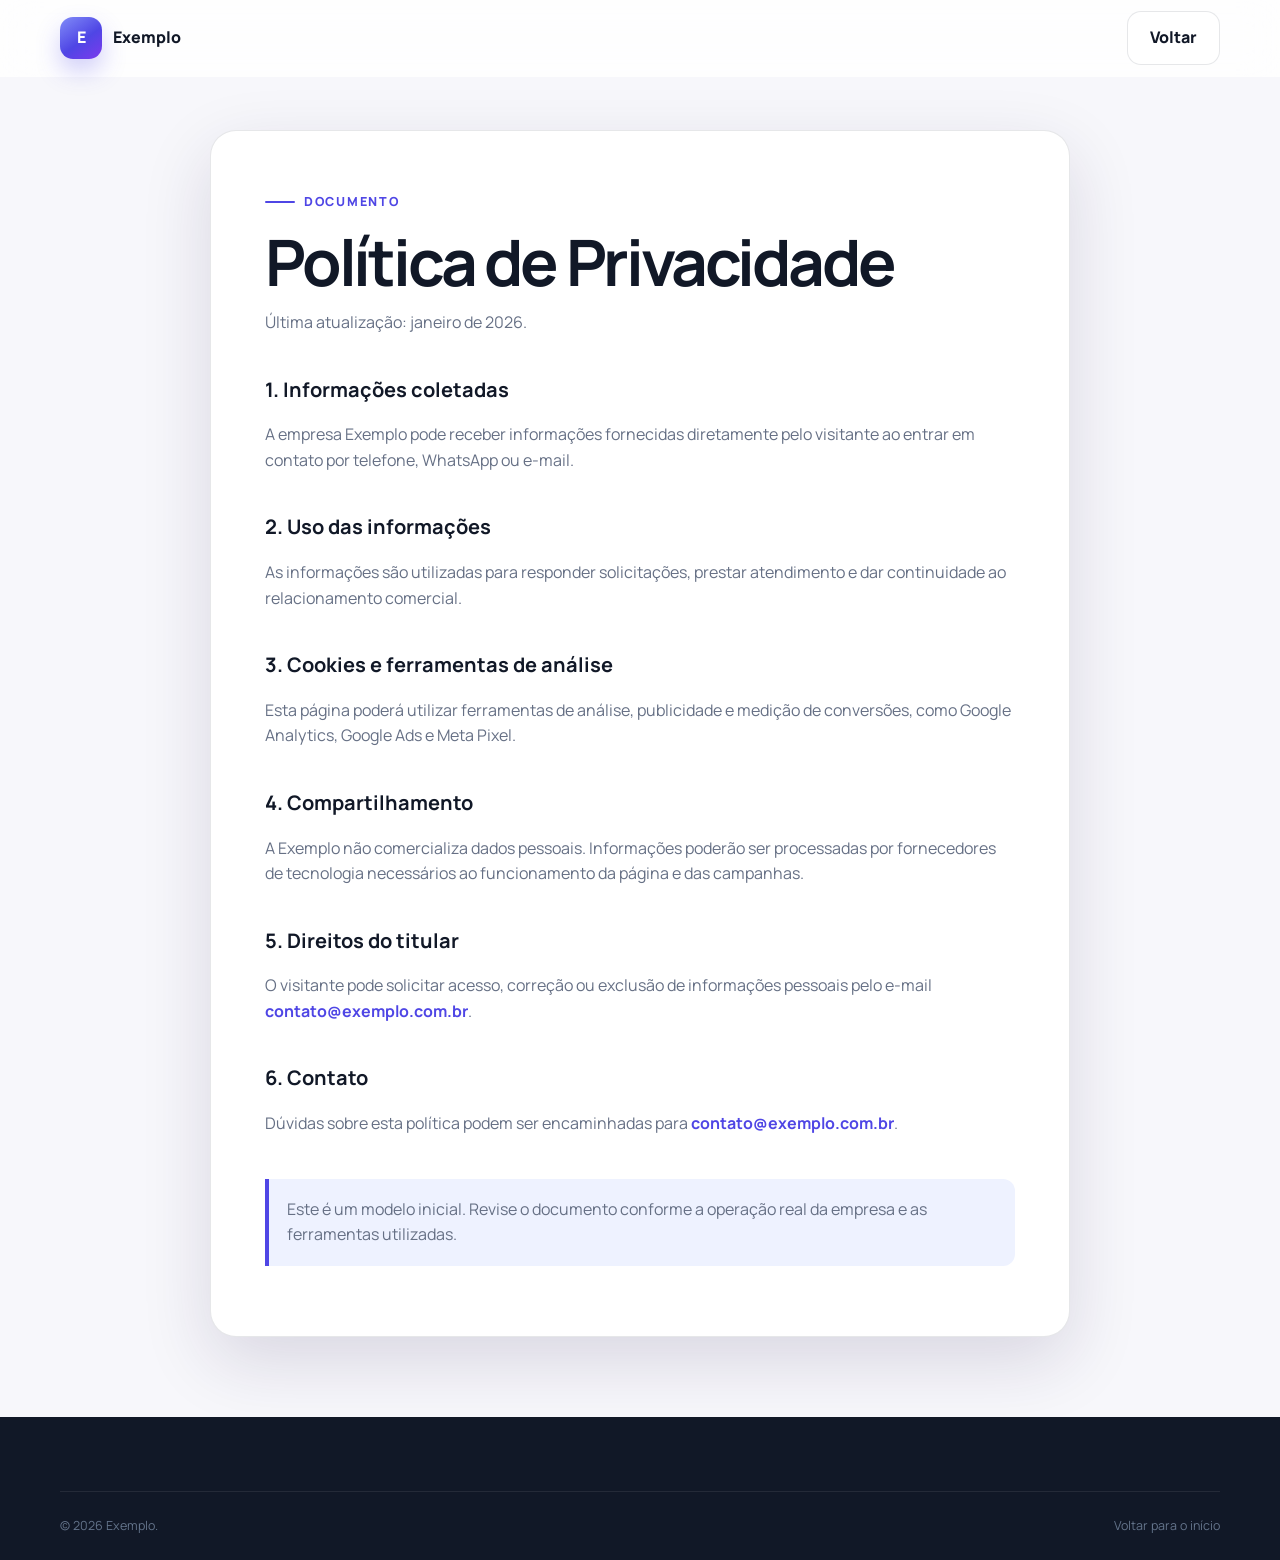
==== politica-de-privacidade.html @ 73a56c95 "primeira at" ====
<!DOCTYPE html>
<html lang="pt-BR">
<head>
  <meta charset="UTF-8">
  <meta name="viewport" content="width=device-width, initial-scale=1.0">
  <title>Política de Privacidade | Exemplo</title>
  <meta name="description" content="Política de Privacidade da empresa Exemplo.">
  <link rel="icon" href="assets/img/favicon.svg" type="image/svg+xml">
  <link rel="stylesheet" href="assets/css/style.css">
</head>
<body class="privacy-page">
  <header class="site-header">
    <div class="container header-inner">
      <a class="brand" href="index.html">
        <span class="brand-mark">E</span>
        <span>Exemplo</span>
      </a>
      <a class="button secondary" href="index.html">Voltar</a>
    </div>
  </header>

  <main class="privacy-main">
    <article class="container privacy-content">
      <span class="eyebrow">Documento</span>
      <h1>Política de Privacidade</h1>
      <p>Última atualização: janeiro de 2026.</p>

      <h2>1. Informações coletadas</h2>
      <p>
        A empresa Exemplo pode receber informações fornecidas diretamente
        pelo visitante ao entrar em contato por telefone, WhatsApp ou e-mail.
      </p>

      <h2>2. Uso das informações</h2>
      <p>
        As informações são utilizadas para responder solicitações,
        prestar atendimento e dar continuidade ao relacionamento comercial.
      </p>

      <h2>3. Cookies e ferramentas de análise</h2>
      <p>
        Esta página poderá utilizar ferramentas de análise, publicidade e
        medição de conversões, como Google Analytics, Google Ads e Meta Pixel.
      </p>

      <h2>4. Compartilhamento</h2>
      <p>
        A Exemplo não comercializa dados pessoais. Informações poderão ser
        processadas por fornecedores de tecnologia necessários ao funcionamento
        da página e das campanhas.
      </p>

      <h2>5. Direitos do titular</h2>
      <p>
        O visitante pode solicitar acesso, correção ou exclusão de informações
        pessoais pelo e-mail
        <a href="mailto:contato@exemplo.com.br">contato@exemplo.com.br</a>.
      </p>

      <h2>6. Contato</h2>
      <p>
        Dúvidas sobre esta política podem ser encaminhadas para
        <a href="mailto:contato@exemplo.com.br">contato@exemplo.com.br</a>.
      </p>

      <p class="privacy-note">
        Este é um modelo inicial. Revise o documento conforme a operação real
        da empresa e as ferramentas utilizadas.
      </p>
    </article>
  </main>

  <footer class="site-footer">
    <div class="container footer-bottom">
      <span>© <span id="current-year"></span> Exemplo.</span>
      <a href="index.html">Voltar para o início</a>
    </div>
  </footer>

  <script src="assets/js/main.js" defer></script>
</body>
</html>
---- assets/css/style.css ----
@import url("https://fonts.googleapis.com/css2?family=Manrope:wght@400;500;600;700;800&display=swap");

:root{
  --primary:#4f46e5;
  --primary-dark:#3730a3;
  --accent:#7c3aed;
  --green:#16a34a;
  --text:#111827;
  --muted:#667085;
  --surface:#ffffff;
  --soft:#f7f7fb;
  --line:rgba(17,24,39,.1);
  --shadow:0 24px 70px rgba(32,24,74,.14);
  --container:1160px;
}

*{box-sizing:border-box}
html{scroll-behavior:smooth}
body{
  margin:0;
  min-width:320px;
  color:var(--text);
  background:var(--surface);
  font-family:"Manrope",Arial,sans-serif;
  line-height:1.6;
  -webkit-font-smoothing:antialiased;
}
a{color:inherit;text-decoration:none}
svg{display:block;fill:currentColor}
.container{width:min(calc(100% - 40px),var(--container));margin-inline:auto}

.skip-link{
  position:fixed;top:12px;left:12px;z-index:999;
  padding:10px 14px;border-radius:10px;color:#fff;background:#111827;
  transform:translateY(-160%);transition:transform .2s ease
}
.skip-link:focus{transform:translateY(0)}

.site-header{
  position:fixed;inset:0 0 auto;z-index:100;
  background:rgba(255,255,255,.8);
  border-bottom:1px solid transparent;
  backdrop-filter:blur(18px);
  transition:.25s ease
}
.site-header.is-scrolled{
  background:rgba(255,255,255,.95);
  border-color:var(--line);
  box-shadow:0 10px 40px rgba(17,24,39,.08)
}
.header-inner{
  min-height:76px;display:flex;align-items:center;
  justify-content:space-between;gap:20px
}
.brand{display:inline-flex;align-items:center;gap:11px;font-weight:800}
.brand-mark{
  width:42px;height:42px;display:grid;place-items:center;color:#fff;
  border-radius:13px;background:linear-gradient(145deg,#818cf8,var(--primary) 55%,var(--accent));
  box-shadow:0 12px 24px rgba(79,70,229,.26)
}
.header-phone{
  display:inline-flex;align-items:center;gap:9px;padding:10px 14px;
  border-radius:999px;font-size:.93rem;font-weight:700;transition:.2s ease
}
.header-phone:hover{color:var(--primary);background:#eef2ff;transform:translateY(-1px)}
.header-phone svg{width:18px;height:18px}

.hero{
  position:relative;min-height:100svh;display:grid;align-items:center;overflow:hidden;
  padding:136px 0 90px;
  background:
    radial-gradient(circle at 86% 20%,rgba(124,58,237,.15),transparent 30%),
    radial-gradient(circle at 5% 68%,rgba(79,70,229,.11),transparent 34%),
    linear-gradient(180deg,#fbfbff 0%,#fff 78%)
}
.hero::before{
  content:"";position:absolute;inset:0;opacity:.48;
  background-image:
    linear-gradient(rgba(79,70,229,.035) 1px,transparent 1px),
    linear-gradient(90deg,rgba(79,70,229,.035) 1px,transparent 1px);
  background-size:48px 48px;
  mask-image:linear-gradient(to bottom,#000,transparent 88%)
}
.glow{
  position:absolute;border-radius:50%;filter:blur(6px);
  animation:drift 9s ease-in-out infinite alternate
}
.glow-one{width:310px;height:310px;top:10%;right:-110px;background:rgba(129,140,248,.18)}
.glow-two{width:180px;height:180px;bottom:2%;left:-60px;background:rgba(124,58,237,.14);animation-delay:-3s}

.hero-grid{
  position:relative;z-index:1;display:grid;
  grid-template-columns:minmax(0,1.2fr) minmax(330px,.8fr);
  align-items:center;gap:clamp(50px,8vw,110px)
}
.hero-copy{max-width:700px}
.eyebrow{
  display:inline-flex;align-items:center;gap:9px;margin-bottom:18px;
  color:var(--primary);font-size:.78rem;font-weight:800;
  letter-spacing:.14em;text-transform:uppercase
}
.eyebrow::before{
  content:"";width:30px;height:2px;border-radius:99px;background:currentColor
}
.hero h1{
  max-width:780px;margin:0;font-size:clamp(2.8rem,6.4vw,5.5rem);
  line-height:.98;letter-spacing:-.065em
}
.hero h1 span{display:block;margin-top:12px;color:var(--primary)}
.hero-text{
  max-width:650px;margin:28px 0 0;color:var(--muted);
  font-size:clamp(1rem,1.6vw,1.16rem)
}
.hero-actions{display:flex;flex-wrap:wrap;gap:13px;margin-top:34px}
.button{
  min-height:54px;display:inline-flex;align-items:center;justify-content:center;gap:10px;
  padding:13px 22px;border:1px solid transparent;border-radius:14px;
  font:inherit;font-weight:800;cursor:pointer;
  transition:transform .22s ease,box-shadow .22s ease,background .22s ease,border-color .22s ease
}
.button:hover{transform:translateY(-3px)}
.button svg{width:20px;height:20px}
.button.primary{
  color:#fff;background:linear-gradient(135deg,var(--green),#22c55e);
  box-shadow:0 16px 32px rgba(22,163,74,.25)
}
.button.secondary{background:rgba(255,255,255,.9);border-color:var(--line)}
.button.secondary:hover{color:var(--primary);box-shadow:0 14px 28px rgba(17,24,39,.08)}
.button.light{color:var(--primary-dark);background:#fff;box-shadow:0 18px 40px rgba(28,20,66,.2)}

.hero-benefits{display:flex;flex-wrap:wrap;gap:22px;margin-top:26px;color:#475467;font-size:.9rem;font-weight:700}

.hero-card{
  position:relative;padding:34px;border:1px solid rgba(79,70,229,.12);
  border-radius:30px;background:linear-gradient(145deg,rgba(255,255,255,.97),rgba(247,247,255,.95));
  box-shadow:var(--shadow);animation:cardFloat 5s ease-in-out infinite
}
.hero-card::before{
  content:"";position:absolute;inset:-1px;z-index:-1;border-radius:inherit;
  background:linear-gradient(135deg,rgba(129,140,248,.45),transparent 55%);
  filter:blur(16px);opacity:.45
}
.mini-tag{
  display:inline-flex;margin-bottom:28px;padding:7px 11px;color:var(--primary);
  border-radius:999px;background:#eef2ff;font-size:.72rem;font-weight:800;
  letter-spacing:.08em;text-transform:uppercase
}
.card-row{display:flex;align-items:center;gap:15px}
.card-icon{
  width:52px;height:52px;display:grid;place-items:center;flex:0 0 auto;
  color:#fff;border-radius:17px;background:linear-gradient(135deg,var(--primary),var(--accent));
  box-shadow:0 14px 28px rgba(79,70,229,.24)
}
.card-icon svg{width:24px}
.card-row small{display:block;color:var(--muted);font-size:.78rem}
.card-row strong{display:block;margin-top:2px;font-size:1.05rem}
.card-row p{margin:2px 0 0;color:var(--muted);font-size:.88rem}
.hero-card hr{height:1px;margin:26px 0;border:0;background:var(--line)}
.status-dot{
  width:13px;height:13px;flex:0 0 auto;border-radius:50%;background:#22c55e;
  animation:statusPulse 2s infinite
}
.email-link{
  display:inline-flex;margin-top:28px;color:var(--primary);
  font-size:.9rem;font-weight:800
}

.section{padding:110px 0}
.about-grid{
  display:grid;grid-template-columns:minmax(0,.8fr) minmax(0,1.2fr);
  gap:clamp(50px,8vw,120px)
}
.section-title h2{
  max-width:680px;margin:0;font-size:clamp(2rem,4vw,3.35rem);
  line-height:1.08;letter-spacing:-.045em
}
.section-title p{max-width:640px;margin:20px 0 0;color:var(--muted)}
.section-title.centered{display:grid;justify-items:center;text-align:center}
.about-copy>p{margin:0 0 20px;color:var(--muted);font-size:1.05rem}
.about-items{display:grid;gap:16px;margin-top:34px}
.about-items article{
  display:grid;grid-template-columns:50px 1fr;gap:16px;padding:22px;
  border:1px solid var(--line);border-radius:18px;
  transition:transform .22s ease,border-color .22s ease,box-shadow .22s ease
}
.about-items article:hover{
  border-color:rgba(79,70,229,.23);box-shadow:0 16px 35px rgba(17,24,39,.07);
  transform:translateY(-4px)
}
.about-items article>span{color:var(--primary);font-size:.76rem;font-weight:800;letter-spacing:.12em}
.about-items h3{margin:0 0 6px;font-size:1rem}
.about-items p{margin:0;color:var(--muted);font-size:.9rem}

.contact-section{
  background:
    radial-gradient(circle at 15% 15%,rgba(124,58,237,.07),transparent 30%),
    var(--soft)
}
.contact-grid{
  display:grid;grid-template-columns:repeat(4,minmax(0,1fr));
  gap:18px;margin-top:52px
}
.contact-card{
  position:relative;min-height:250px;display:flex;flex-direction:column;
  align-items:flex-start;padding:28px;overflow:hidden;border:1px solid var(--line);
  border-radius:22px;background:rgba(255,255,255,.9);
  transition:transform .24s ease,border-color .24s ease,box-shadow .24s ease
}
.contact-card::after{
  content:"";position:absolute;right:-45px;bottom:-55px;width:130px;height:130px;
  border-radius:50%;background:rgba(79,70,229,.05);transition:transform .25s ease
}
.contact-card:hover{
  z-index:2;border-color:rgba(79,70,229,.22);
  box-shadow:0 22px 46px rgba(17,24,39,.1);transform:translateY(-8px)
}
.contact-card:hover::after{transform:scale(1.35)}
.contact-card.featured{
  color:#fff;border-color:transparent;
  background:linear-gradient(145deg,var(--primary),var(--accent));
  box-shadow:0 22px 48px rgba(79,70,229,.24)
}
.fast-tag{
  position:absolute;top:16px;right:16px;padding:5px 9px;color:#166534;
  border-radius:999px;background:#dcfce7;font-size:.65rem;text-transform:uppercase
}
.contact-icon{
  width:48px;height:48px;display:grid;place-items:center;margin-bottom:28px;
  color:var(--primary);border-radius:15px;background:#eef2ff;font-size:1.3rem
}
.featured .contact-icon{color:#fff;background:rgba(255,255,255,.15)}
.contact-card small{
  color:var(--muted);font-size:.75rem;font-weight:800;
  letter-spacing:.08em;text-transform:uppercase
}
.featured small{color:rgba(255,255,255,.75)}
.contact-card strong{margin-top:8px;line-height:1.35;overflow-wrap:anywhere}
.contact-card>span:last-child{
  margin-top:auto;padding-top:24px;color:var(--primary);
  font-size:.82rem;font-weight:800
}
.featured>span:last-child{color:#fff}

.final-section{padding-top:80px}
.cta{
  position:relative;display:flex;align-items:center;justify-content:space-between;
  gap:40px;overflow:hidden;padding:56px;color:#fff;border-radius:30px;
  background:
    radial-gradient(circle at 90% 5%,rgba(255,255,255,.18),transparent 28%),
    linear-gradient(135deg,#312e81,var(--primary) 50%,var(--accent));
  box-shadow:0 26px 70px rgba(49,46,129,.24)
}
.cta::before,.cta::after{
  content:"";position:absolute;border:1px solid rgba(255,255,255,.13);border-radius:50%
}
.cta::before{width:240px;height:240px;right:-80px;top:-120px}
.cta::after{width:160px;height:160px;right:90px;bottom:-110px}
.cta>*{position:relative;z-index:1}
.cta .eyebrow{color:rgba(255,255,255,.72)}
.cta h2{
  max-width:680px;margin:0;font-size:clamp(2rem,4vw,3.2rem);
  line-height:1.06;letter-spacing:-.045em
}
.cta p{margin:18px 0 0;color:rgba(255,255,255,.75)}

.site-footer{padding:74px 0 24px;color:#cbd5e1;background:#111827}
.footer-grid{display:grid;grid-template-columns:1.4fr 1fr 1fr;gap:50px;padding-bottom:50px}
.footer-brand{color:#fff}
.footer-grid p{max-width:390px;margin:18px 0 0;color:#94a3b8}
.footer-grid>div:not(:first-child){display:flex;flex-direction:column;align-items:flex-start;gap:10px}
.footer-grid strong{margin-bottom:8px;color:#fff}
.footer-grid a{color:#94a3b8}
.footer-grid a:hover{color:#fff}
.footer-bottom{
  display:flex;justify-content:space-between;gap:20px;padding-top:24px;
  color:#64748b;border-top:1px solid rgba(255,255,255,.08);font-size:.78rem
}

.floating-whatsapp{
  position:fixed;z-index:90;right:24px;bottom:24px;min-height:52px;
  display:inline-flex;align-items:center;gap:9px;padding:12px 17px;color:#fff;
  border-radius:999px;background:var(--green);
  box-shadow:0 16px 36px rgba(22,163,74,.35);font-weight:800;
  animation:whatsappPulse 2.8s ease-in-out infinite
}
.floating-whatsapp svg{width:24px;height:24px}
.mobile-bar{display:none}

.fade-up{opacity:0;animation:fadeUp .8s ease forwards}
.delay-1{animation-delay:.12s}
.delay-2{animation-delay:.24s}
.delay-3{animation-delay:.36s}
.delay-4{animation-delay:.48s}
.reveal{opacity:0;transform:translateY(30px);transition:opacity .75s ease,transform .75s ease}
.reveal.is-visible{opacity:1;transform:translateY(0)}

.privacy-page{background:var(--soft)}
.privacy-main{padding:130px 0 80px}
.privacy-content{
  max-width:860px;padding:54px;border:1px solid var(--line);
  border-radius:26px;background:#fff;box-shadow:var(--shadow)
}
.privacy-content h1{margin:0;font-size:clamp(2.2rem,5vw,4rem);line-height:1;letter-spacing:-.05em}
.privacy-content h2{margin-top:38px;font-size:1.25rem}
.privacy-content p{color:var(--muted)}
.privacy-content a{color:var(--primary);font-weight:700}
.privacy-note{
  margin-top:42px;padding:18px;border-left:4px solid var(--primary);
  border-radius:0 12px 12px 0;background:#eef2ff
}

@keyframes fadeUp{
  from{opacity:0;transform:translateY(26px)}
  to{opacity:1;transform:translateY(0)}
}
@keyframes drift{
  from{transform:translate3d(0,-8px,0) scale(1)}
  to{transform:translate3d(-22px,20px,0) scale(1.08)}
}
@keyframes cardFloat{
  0%,100%{transform:rotate(1.5deg) translateY(0)}
  50%{transform:rotate(.5deg) translateY(-10px)}
}
@keyframes statusPulse{
  0%,100%{box-shadow:0 0 0 5px rgba(34,197,94,.11)}
  50%{box-shadow:0 0 0 9px rgba(34,197,94,.03)}
}
@keyframes whatsappPulse{
  0%,100%{box-shadow:0 16px 36px rgba(22,163,74,.34)}
  50%{box-shadow:0 16px 36px rgba(22,163,74,.34),0 0 0 10px rgba(22,163,74,.06)}
}

@media(max-width:980px){
  .hero-grid,.about-grid{grid-template-columns:1fr}
  .hero{min-height:auto;padding-top:125px}
  .hero-card{max-width:560px;animation:none}
  .contact-grid{grid-template-columns:repeat(2,minmax(0,1fr))}
  .cta{align-items:flex-start;flex-direction:column}
  .footer-grid{grid-template-columns:1fr 1fr}
  .footer-grid>:first-child{grid-column:1/-1}
}

@media(max-width:680px){
  .container{width:min(calc(100% - 28px),var(--container))}
  .site-header{position:absolute;background:transparent;backdrop-filter:none}
  .site-header.is-scrolled{background:transparent;border-color:transparent;box-shadow:none}
  .header-inner{min-height:70px}
  .header-phone span{display:none}
  .header-phone{width:42px;height:42px;justify-content:center;padding:0;color:var(--primary);background:#eef2ff}
  .hero{padding:106px 0 78px}
  .hero::before{background-size:34px 34px}
  .hero h1{font-size:clamp(2.55rem,14vw,4.2rem)}
  .hero-actions{align-items:stretch;flex-direction:column}
  .hero-actions .button{width:100%}
  .hero-card{padding:26px;border-radius:23px}
  .section{padding:78px 0}
  .section-title h2{font-size:clamp(2rem,10vw,2.8rem)}
  .contact-grid{grid-template-columns:1fr}
  .contact-card{min-height:220px}
  .cta{padding:34px 24px;border-radius:23px}
  .cta .button{width:100%}
  .footer-grid{grid-template-columns:1fr;gap:34px}
  .footer-grid>:first-child{grid-column:auto}
  .footer-bottom{flex-direction:column}
  .floating-whatsapp{display:none}
  .mobile-bar{
    position:fixed;z-index:100;inset:auto 0 0;display:grid;grid-template-columns:1fr 1fr;
    padding:9px;border-top:1px solid rgba(17,24,39,.1);
    background:rgba(255,255,255,.95);box-shadow:0 -12px 30px rgba(17,24,39,.1);
    backdrop-filter:blur(16px)
  }
  .mobile-bar a{
    min-height:48px;display:flex;align-items:center;justify-content:center;
    border-radius:12px;font-size:.84rem;font-weight:800
  }
  .mobile-bar a:last-child{color:#fff;background:var(--green)}
  .site-footer{padding-bottom:92px}
  .privacy-main{padding-top:100px}
  .privacy-content{padding:30px 22px}
}

@media(prefers-reduced-motion:reduce){
  html{scroll-behavior:auto}
  *,*::before,*::after{
    animation-duration:.01ms!important;
    animation-iteration-count:1!important;
    transition-duration:.01ms!important
  }
  .fade-up,.reveal{opacity:1;transform:none}
}
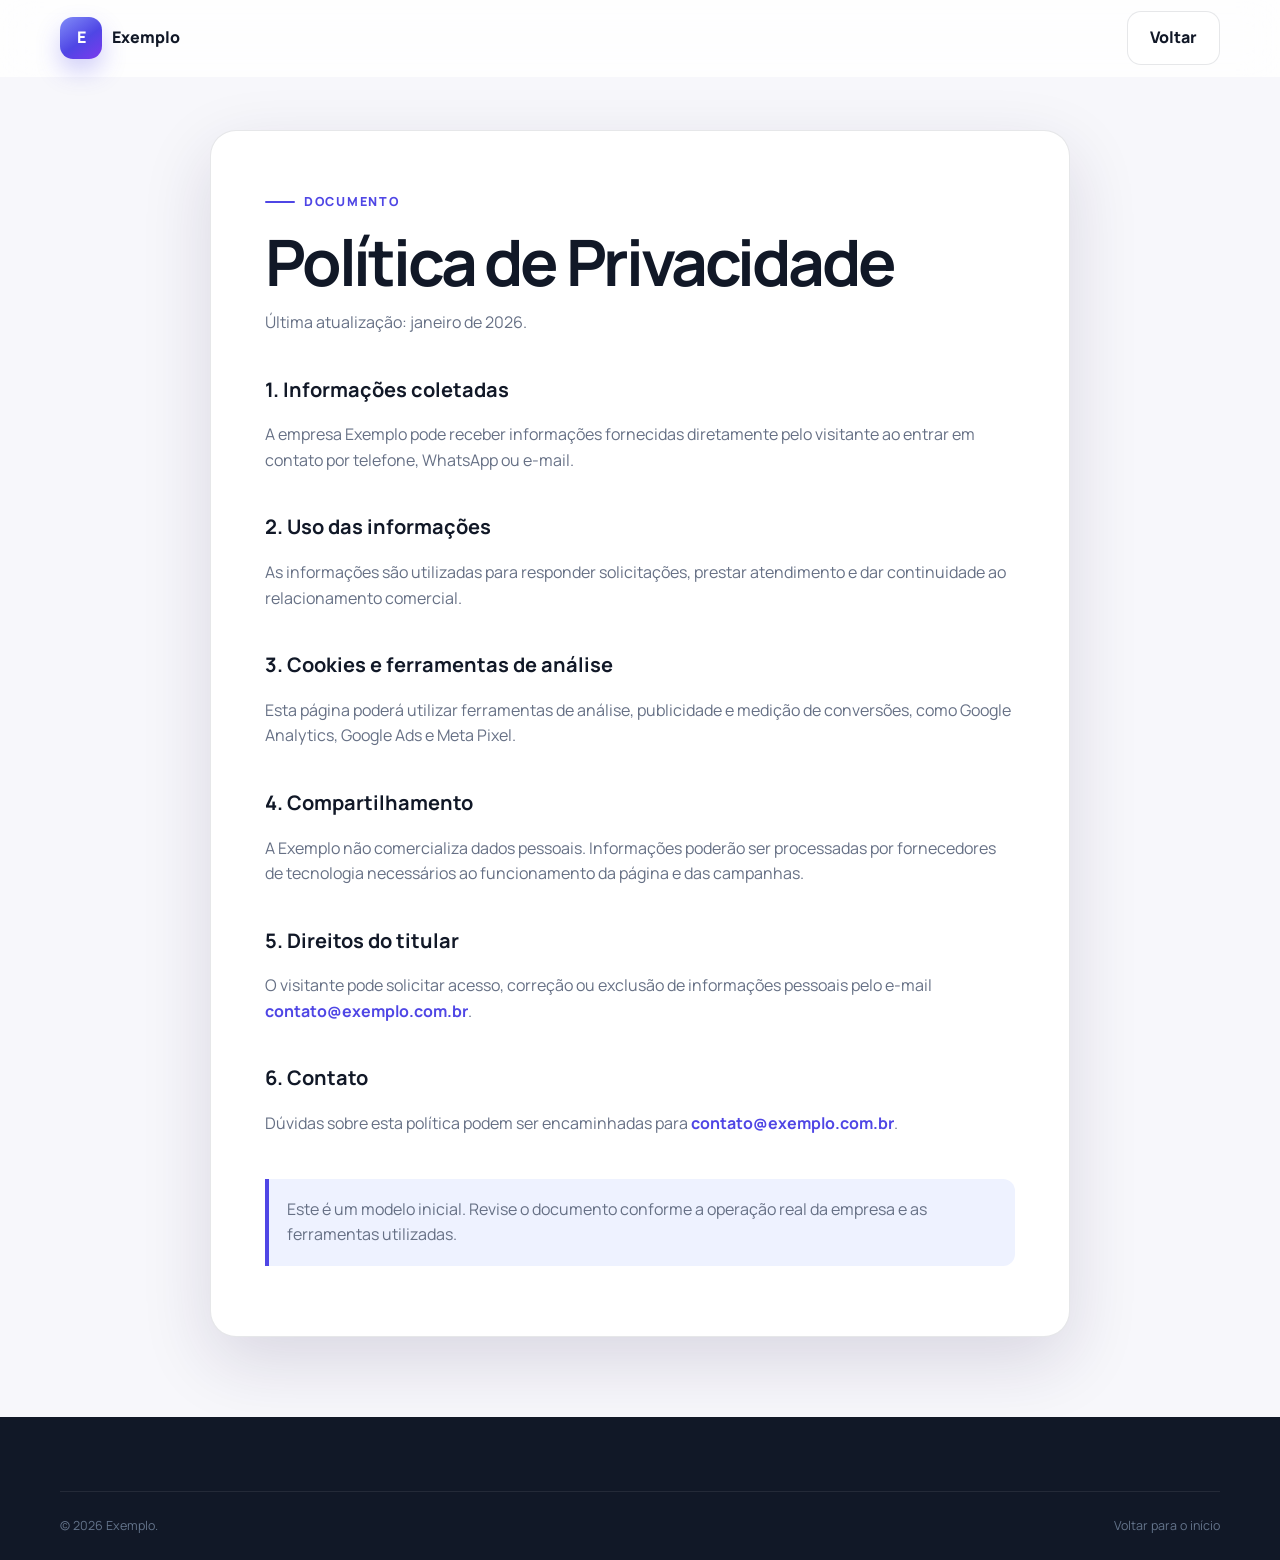
==== commit 6461cf25: "nova infor" ====
--- a/politica-de-privacidade.html
+++ b/politica-de-privacidade.html
@@ -8,20 +8,20 @@
   <link rel="icon" href="assets/img/favicon.svg" type="image/svg+xml">
   <link rel="stylesheet" href="assets/css/style.css">
 </head>
-<body class="privacy-page">
-  <header class="site-header">
-    <div class="container header-inner">
-      <a class="brand" href="index.html">
-        <span class="brand-mark">E</span>
+<body class="pagina-privacidade">
+  <header class="cabecalho">
+    <div class="limite cabecalho-interno">
+      <a class="marca" href="index.html">
+        <span class="marca-simbolo">E</span>
         <span>Exemplo</span>
       </a>
-      <a class="button secondary" href="index.html">Voltar</a>
+      <a class="botao botao-neutro" href="index.html">Voltar</a>
     </div>
   </header>
 
-  <main class="privacy-main">
-    <article class="container privacy-content">
-      <span class="eyebrow">Documento</span>
+  <main class="privacidade">
+    <article class="limite privacidade-conteudo">
+      <span class="rotulo-secao">Documento</span>
       <h1>Política de Privacidade</h1>
       <p>Última atualização: janeiro de 2026.</p>
 
@@ -63,16 +63,16 @@
         <a href="mailto:contato@exemplo.com.br">contato@exemplo.com.br</a>.
       </p>
 
-      <p class="privacy-note">
+      <p class="privacidade-aviso">
         Este é um modelo inicial. Revise o documento conforme a operação real
         da empresa e as ferramentas utilizadas.
       </p>
     </article>
   </main>
 
-  <footer class="site-footer">
-    <div class="container footer-bottom">
-      <span>© <span id="current-year"></span> Exemplo.</span>
+  <footer class="rodape">
+    <div class="limite rodape-base">
+      <span>© <span class="ano-atual"></span> Exemplo.</span>
       <a href="index.html">Voltar para o início</a>
     </div>
   </footer>
--- a/assets/css/style.css
+++ b/assets/css/style.css
@@ -1,390 +1,1363 @@
 @import url("https://fonts.googleapis.com/css2?family=Manrope:wght@400;500;600;700;800&display=swap");
 
-:root{
-  --primary:#4f46e5;
-  --primary-dark:#3730a3;
-  --accent:#7c3aed;
-  --green:#16a34a;
-  --text:#111827;
-  --muted:#667085;
-  --surface:#ffffff;
-  --soft:#f7f7fb;
-  --line:rgba(17,24,39,.1);
-  --shadow:0 24px 70px rgba(32,24,74,.14);
-  --container:1160px;
-}
-
-*{box-sizing:border-box}
-html{scroll-behavior:smooth}
-body{
-  margin:0;
-  min-width:320px;
-  color:var(--text);
-  background:var(--surface);
-  font-family:"Manrope",Arial,sans-serif;
-  line-height:1.6;
-  -webkit-font-smoothing:antialiased;
-}
-a{color:inherit;text-decoration:none}
-svg{display:block;fill:currentColor}
-.container{width:min(calc(100% - 40px),var(--container));margin-inline:auto}
-
-.skip-link{
-  position:fixed;top:12px;left:12px;z-index:999;
-  padding:10px 14px;border-radius:10px;color:#fff;background:#111827;
-  transform:translateY(-160%);transition:transform .2s ease
-}
-.skip-link:focus{transform:translateY(0)}
-
-.site-header{
-  position:fixed;inset:0 0 auto;z-index:100;
-  background:rgba(255,255,255,.8);
-  border-bottom:1px solid transparent;
-  backdrop-filter:blur(18px);
-  transition:.25s ease
-}
-.site-header.is-scrolled{
-  background:rgba(255,255,255,.95);
-  border-color:var(--line);
-  box-shadow:0 10px 40px rgba(17,24,39,.08)
-}
-.header-inner{
-  min-height:76px;display:flex;align-items:center;
-  justify-content:space-between;gap:20px
-}
-.brand{display:inline-flex;align-items:center;gap:11px;font-weight:800}
-.brand-mark{
-  width:42px;height:42px;display:grid;place-items:center;color:#fff;
-  border-radius:13px;background:linear-gradient(145deg,#818cf8,var(--primary) 55%,var(--accent));
-  box-shadow:0 12px 24px rgba(79,70,229,.26)
-}
-.header-phone{
-  display:inline-flex;align-items:center;gap:9px;padding:10px 14px;
-  border-radius:999px;font-size:.93rem;font-weight:700;transition:.2s ease
-}
-.header-phone:hover{color:var(--primary);background:#eef2ff;transform:translateY(-1px)}
-.header-phone svg{width:18px;height:18px}
-
-.hero{
-  position:relative;min-height:100svh;display:grid;align-items:center;overflow:hidden;
-  padding:136px 0 90px;
+/* =========================================================
+   1. VARIÁVEIS DO TEMA
+========================================================= */
+:root {
+  --cor-principal: #4f46e5;
+  --cor-principal-escura: #3730a3;
+  --cor-destaque: #7c3aed;
+  --cor-whatsapp: #16a34a;
+  --cor-whatsapp-clara: #22c55e;
+  --cor-texto: #111827;
+  --cor-texto-suave: #667085;
+  --cor-fundo: #ffffff;
+  --cor-fundo-suave: #f7f7fb;
+  --cor-borda: rgba(17, 24, 39, 0.1);
+  --sombra-card: 0 24px 70px rgba(32, 24, 74, 0.14);
+  --largura-conteudo: 1160px;
+}
+
+/* =========================================================
+   2. BASE E ACESSIBILIDADE
+========================================================= */
+*,
+*::before,
+*::after {
+  box-sizing: border-box;
+}
+
+html {
+  scroll-behavior: smooth;
+}
+
+body {
+  min-width: 320px;
+  margin: 0;
+  color: var(--cor-texto);
+  background: var(--cor-fundo);
+  font-family: "Manrope", Arial, sans-serif;
+  line-height: 1.6;
+  -webkit-font-smoothing: antialiased;
+}
+
+body,
+h1,
+h2,
+h3,
+p {
+  overflow-wrap: break-word;
+}
+
+a {
+  color: inherit;
+  text-decoration: none;
+}
+
+svg {
+  display: block;
+  fill: currentColor;
+}
+
+button,
+a {
+  -webkit-tap-highlight-color: transparent;
+}
+
+:focus-visible {
+  outline: 3px solid rgba(79, 70, 229, 0.35);
+  outline-offset: 4px;
+}
+
+.limite {
+  width: min(calc(100% - 40px), var(--largura-conteudo));
+  margin-inline: auto;
+}
+
+.secao {
+  padding: 110px 0;
+}
+
+/* =========================================================
+   3. COMPONENTES REUTILIZÁVEIS
+========================================================= */
+.pular-conteudo {
+  position: fixed;
+  top: 12px;
+  left: 12px;
+  z-index: 999;
+  padding: 10px 14px;
+  color: #fff;
+  background: #111827;
+  border-radius: 10px;
+  transform: translateY(-160%);
+  transition: transform 0.2s ease;
+}
+
+.pular-conteudo:focus {
+  transform: translateY(0);
+}
+
+.marca {
+  display: inline-flex;
+  align-items: center;
+  gap: 11px;
+  font-weight: 800;
+  text-decoration: none;
+}
+
+.marca-logo {
+  display: block;
+  width: 48px;
+  height: 48px;
+  object-fit: contain;
+}
+
+.marca-simbolo {
+  display: grid;
+  width: 42px;
+  height: 42px;
+  place-items: center;
+  color: #fff;
+  background: linear-gradient(145deg, #818cf8, var(--cor-principal) 55%, var(--cor-destaque));
+  border-radius: 13px;
+  box-shadow: 0 12px 24px rgba(79, 70, 229, 0.26);
+}
+
+.rotulo-secao {
+  display: inline-flex;
+  align-items: center;
+  gap: 9px;
+  margin-bottom: 18px;
+  color: var(--cor-principal);
+  font-size: 0.78rem;
+  font-weight: 800;
+  letter-spacing: 0.14em;
+  text-transform: uppercase;
+}
+
+.rotulo-secao::before {
+  width: 30px;
+  height: 2px;
+  content: "";
+  background: currentColor;
+  border-radius: 99px;
+}
+
+.titulo-secao h2 {
+  max-width: 680px;
+  margin: 0;
+  font-size: clamp(2rem, 4vw, 3.35rem);
+  line-height: 1.08;
+  letter-spacing: -0.045em;
+}
+
+.titulo-secao p {
+  max-width: 640px;
+  margin: 20px 0 0;
+  color: var(--cor-texto-suave);
+}
+
+.titulo-secao.texto-centralizado {
+  display: grid;
+  justify-items: center;
+  text-align: center;
+}
+
+.botao {
+  display: inline-flex;
+  min-height: 54px;
+  align-items: center;
+  justify-content: center;
+  gap: 10px;
+  padding: 13px 22px;
+  border: 1px solid transparent;
+  border-radius: 14px;
+  font: inherit;
+  font-weight: 800;
+  cursor: pointer;
+  transition:
+    transform 0.22s ease,
+    box-shadow 0.22s ease,
+    background 0.22s ease,
+    border-color 0.22s ease;
+}
+
+.botao:hover {
+  transform: translateY(-3px);
+}
+
+.botao svg {
+  width: 20px;
+  height: 20px;
+}
+
+.botao.botao-whatsapp {
+  color: #fff;
+  background: linear-gradient(135deg, var(--cor-whatsapp), var(--cor-whatsapp-clara));
+  box-shadow: 0 16px 32px rgba(22, 163, 74, 0.25);
+}
+
+.botao.botao-neutro {
+  background: rgba(255, 255, 255, 0.9);
+  border-color: var(--cor-borda);
+}
+
+.botao.botao-neutro:hover {
+  color: var(--cor-principal);
+  box-shadow: 0 14px 28px rgba(17, 24, 39, 0.08);
+}
+
+.botao.botao-claro {
+  color: var(--cor-principal-escura);
+  background: #fff;
+  box-shadow: 0 18px 40px rgba(28, 20, 66, 0.2);
+}
+
+/* =========================================================
+   4. CABEÇALHO
+========================================================= */
+.cabecalho {
+  position: fixed;
+  inset: 0 0 auto;
+  z-index: 100;
+  background: rgba(255, 255, 255, 0.8);
+  border-bottom: 1px solid transparent;
+  backdrop-filter: blur(18px);
+  transition:
+    background 0.25s ease,
+    border-color 0.25s ease,
+    box-shadow 0.25s ease;
+}
+
+.cabecalho.cabecalho-rolagem {
+  background: rgba(255, 255, 255, 0.95);
+  border-color: var(--cor-borda);
+  box-shadow: 0 10px 40px rgba(17, 24, 39, 0.08);
+}
+
+.cabecalho-interno {
+  display: flex;
+  min-height: 76px;
+  align-items: center;
+  justify-content: space-between;
+  gap: 20px;
+}
+
+.cabecalho-telefone {
+  display: inline-flex;
+  align-items: center;
+  gap: 9px;
+  padding: 10px 14px;
+  border-radius: 999px;
+  font-size: 0.93rem;
+  font-weight: 700;
+  transition:
+    color 0.2s ease,
+    background 0.2s ease,
+    transform 0.2s ease;
+}
+
+.cabecalho-telefone:hover {
+  color: var(--cor-principal);
+  background: #eef2ff;
+  transform: translateY(-1px);
+}
+
+.cabecalho-telefone svg {
+  width: 18px;
+  height: 18px;
+}
+
+/* =========================================================
+   5. ABERTURA
+========================================================= */
+.abertura {
+  position: relative;
+  display: grid;
+  min-height: 100svh;
+  align-items: center;
+  padding: 136px 0 90px;
+  overflow: hidden;
   background:
-    radial-gradient(circle at 86% 20%,rgba(124,58,237,.15),transparent 30%),
-    radial-gradient(circle at 5% 68%,rgba(79,70,229,.11),transparent 34%),
-    linear-gradient(180deg,#fbfbff 0%,#fff 78%)
-}
-.hero::before{
-  content:"";position:absolute;inset:0;opacity:.48;
+    radial-gradient(circle at 86% 20%, rgba(124, 58, 237, 0.15), transparent 30%),
+    radial-gradient(circle at 5% 68%, rgba(79, 70, 229, 0.11), transparent 34%),
+    linear-gradient(180deg, #fbfbff 0%, #fff 78%);
+}
+
+.abertura::before {
+  position: absolute;
+  inset: 0;
+  content: "";
+  opacity: 0.48;
   background-image:
-    linear-gradient(rgba(79,70,229,.035) 1px,transparent 1px),
-    linear-gradient(90deg,rgba(79,70,229,.035) 1px,transparent 1px);
-  background-size:48px 48px;
-  mask-image:linear-gradient(to bottom,#000,transparent 88%)
-}
-.glow{
-  position:absolute;border-radius:50%;filter:blur(6px);
-  animation:drift 9s ease-in-out infinite alternate
-}
-.glow-one{width:310px;height:310px;top:10%;right:-110px;background:rgba(129,140,248,.18)}
-.glow-two{width:180px;height:180px;bottom:2%;left:-60px;background:rgba(124,58,237,.14);animation-delay:-3s}
-
-.hero-grid{
-  position:relative;z-index:1;display:grid;
-  grid-template-columns:minmax(0,1.2fr) minmax(330px,.8fr);
-  align-items:center;gap:clamp(50px,8vw,110px)
-}
-.hero-copy{max-width:700px}
-.eyebrow{
-  display:inline-flex;align-items:center;gap:9px;margin-bottom:18px;
-  color:var(--primary);font-size:.78rem;font-weight:800;
-  letter-spacing:.14em;text-transform:uppercase
-}
-.eyebrow::before{
-  content:"";width:30px;height:2px;border-radius:99px;background:currentColor
-}
-.hero h1{
-  max-width:780px;margin:0;font-size:clamp(2.8rem,6.4vw,5.5rem);
-  line-height:.98;letter-spacing:-.065em
-}
-.hero h1 span{display:block;margin-top:12px;color:var(--primary)}
-.hero-text{
-  max-width:650px;margin:28px 0 0;color:var(--muted);
-  font-size:clamp(1rem,1.6vw,1.16rem)
-}
-.hero-actions{display:flex;flex-wrap:wrap;gap:13px;margin-top:34px}
-.button{
-  min-height:54px;display:inline-flex;align-items:center;justify-content:center;gap:10px;
-  padding:13px 22px;border:1px solid transparent;border-radius:14px;
-  font:inherit;font-weight:800;cursor:pointer;
-  transition:transform .22s ease,box-shadow .22s ease,background .22s ease,border-color .22s ease
-}
-.button:hover{transform:translateY(-3px)}
-.button svg{width:20px;height:20px}
-.button.primary{
-  color:#fff;background:linear-gradient(135deg,var(--green),#22c55e);
-  box-shadow:0 16px 32px rgba(22,163,74,.25)
-}
-.button.secondary{background:rgba(255,255,255,.9);border-color:var(--line)}
-.button.secondary:hover{color:var(--primary);box-shadow:0 14px 28px rgba(17,24,39,.08)}
-.button.light{color:var(--primary-dark);background:#fff;box-shadow:0 18px 40px rgba(28,20,66,.2)}
-
-.hero-benefits{display:flex;flex-wrap:wrap;gap:22px;margin-top:26px;color:#475467;font-size:.9rem;font-weight:700}
-
-.hero-card{
-  position:relative;padding:34px;border:1px solid rgba(79,70,229,.12);
-  border-radius:30px;background:linear-gradient(145deg,rgba(255,255,255,.97),rgba(247,247,255,.95));
-  box-shadow:var(--shadow);animation:cardFloat 5s ease-in-out infinite
-}
-.hero-card::before{
-  content:"";position:absolute;inset:-1px;z-index:-1;border-radius:inherit;
-  background:linear-gradient(135deg,rgba(129,140,248,.45),transparent 55%);
-  filter:blur(16px);opacity:.45
-}
-.mini-tag{
-  display:inline-flex;margin-bottom:28px;padding:7px 11px;color:var(--primary);
-  border-radius:999px;background:#eef2ff;font-size:.72rem;font-weight:800;
-  letter-spacing:.08em;text-transform:uppercase
-}
-.card-row{display:flex;align-items:center;gap:15px}
-.card-icon{
-  width:52px;height:52px;display:grid;place-items:center;flex:0 0 auto;
-  color:#fff;border-radius:17px;background:linear-gradient(135deg,var(--primary),var(--accent));
-  box-shadow:0 14px 28px rgba(79,70,229,.24)
-}
-.card-icon svg{width:24px}
-.card-row small{display:block;color:var(--muted);font-size:.78rem}
-.card-row strong{display:block;margin-top:2px;font-size:1.05rem}
-.card-row p{margin:2px 0 0;color:var(--muted);font-size:.88rem}
-.hero-card hr{height:1px;margin:26px 0;border:0;background:var(--line)}
-.status-dot{
-  width:13px;height:13px;flex:0 0 auto;border-radius:50%;background:#22c55e;
-  animation:statusPulse 2s infinite
-}
-.email-link{
-  display:inline-flex;margin-top:28px;color:var(--primary);
-  font-size:.9rem;font-weight:800
-}
-
-.section{padding:110px 0}
-.about-grid{
-  display:grid;grid-template-columns:minmax(0,.8fr) minmax(0,1.2fr);
-  gap:clamp(50px,8vw,120px)
-}
-.section-title h2{
-  max-width:680px;margin:0;font-size:clamp(2rem,4vw,3.35rem);
-  line-height:1.08;letter-spacing:-.045em
-}
-.section-title p{max-width:640px;margin:20px 0 0;color:var(--muted)}
-.section-title.centered{display:grid;justify-items:center;text-align:center}
-.about-copy>p{margin:0 0 20px;color:var(--muted);font-size:1.05rem}
-.about-items{display:grid;gap:16px;margin-top:34px}
-.about-items article{
-  display:grid;grid-template-columns:50px 1fr;gap:16px;padding:22px;
-  border:1px solid var(--line);border-radius:18px;
-  transition:transform .22s ease,border-color .22s ease,box-shadow .22s ease
-}
-.about-items article:hover{
-  border-color:rgba(79,70,229,.23);box-shadow:0 16px 35px rgba(17,24,39,.07);
-  transform:translateY(-4px)
-}
-.about-items article>span{color:var(--primary);font-size:.76rem;font-weight:800;letter-spacing:.12em}
-.about-items h3{margin:0 0 6px;font-size:1rem}
-.about-items p{margin:0;color:var(--muted);font-size:.9rem}
-
-.contact-section{
+    linear-gradient(rgba(79, 70, 229, 0.035) 1px, transparent 1px),
+    linear-gradient(90deg, rgba(79, 70, 229, 0.035) 1px, transparent 1px);
+  background-size: 48px 48px;
+  mask-image: linear-gradient(to bottom, #000, transparent 88%);
+}
+
+.decoracao-borrao {
+  position: absolute;
+  border-radius: 50%;
+  filter: blur(6px);
+  animation: movimentoFundo 9s ease-in-out infinite alternate;
+}
+
+.decoracao-direita {
+  top: 10%;
+  right: -110px;
+  width: 310px;
+  height: 310px;
+  background: rgba(129, 140, 248, 0.18);
+}
+
+.decoracao-esquerda {
+  bottom: 2%;
+  left: -60px;
+  width: 180px;
+  height: 180px;
+  background: rgba(124, 58, 237, 0.14);
+  animation-delay: -3s;
+}
+
+.abertura-grade {
+  position: relative;
+  z-index: 1;
+  display: grid;
+  grid-template-columns: minmax(0, 1.2fr) minmax(330px, 0.8fr);
+  align-items: center;
+  gap: clamp(50px, 8vw, 110px);
+}
+
+.abertura-conteudo {
+  max-width: 700px;
+}
+
+.abertura h1 {
+  max-width: 780px;
+  margin: 0;
+  font-size: clamp(2.8rem, 6.4vw, 5.5rem);
+  line-height: 0.98;
+  letter-spacing: -0.065em;
+}
+
+.abertura-frase {
+  display: block;
+  margin-top: 12px;
+  color: var(--cor-principal);
+  font-size: 0.72em;
+  line-height: 1.04;
+  letter-spacing: -0.045em;
+}
+
+.abertura-descricao {
+  max-width: 650px;
+  margin: 28px 0 0;
+  color: var(--cor-texto-suave);
+  font-size: clamp(1rem, 1.6vw, 1.16rem);
+}
+
+.abertura-botoes {
+  display: flex;
+  flex-wrap: wrap;
+  gap: 13px;
+  margin-top: 34px;
+}
+
+.abertura-vantagens {
+  display: flex;
+  flex-wrap: wrap;
+  gap: 22px;
+  margin-top: 26px;
+  color: #475467;
+  font-size: 0.9rem;
+  font-weight: 700;
+}
+
+.contato-resumo {
+  position: relative;
+  padding: 34px;
+  background: linear-gradient(145deg, rgba(255, 255, 255, 0.97), rgba(247, 247, 255, 0.95));
+  border: 1px solid rgba(79, 70, 229, 0.12);
+  border-radius: 30px;
+  box-shadow: var(--sombra-card);
+  animation: flutuarCartao 5s ease-in-out infinite;
+}
+
+.contato-resumo::before {
+  position: absolute;
+  inset: -1px;
+  z-index: -1;
+  content: "";
+  background: linear-gradient(135deg, rgba(129, 140, 248, 0.45), transparent 55%);
+  border-radius: inherit;
+  filter: blur(16px);
+  opacity: 0.45;
+}
+
+.contato-resumo hr {
+  height: 1px;
+  margin: 26px 0;
+  background: var(--cor-borda);
+  border: 0;
+}
+
+.contato-resumo-etiqueta {
+  display: inline-flex;
+  margin-bottom: 28px;
+  padding: 7px 11px;
+  color: var(--cor-principal);
+  background: #eef2ff;
+  border-radius: 999px;
+  font-size: 0.72rem;
+  font-weight: 800;
+  letter-spacing: 0.08em;
+  text-transform: uppercase;
+}
+
+.contato-resumo-linha {
+  display: flex;
+  align-items: center;
+  gap: 15px;
+}
+
+.contato-resumo-icone {
+  display: grid;
+  width: 52px;
+  height: 52px;
+  flex: 0 0 auto;
+  place-items: center;
+  color: #fff;
+  background: linear-gradient(135deg, var(--cor-principal), var(--cor-destaque));
+  border-radius: 17px;
+  box-shadow: 0 14px 28px rgba(79, 70, 229, 0.24);
+}
+
+.contato-resumo-icone svg {
+  width: 24px;
+}
+
+.contato-resumo-linha small {
+  display: block;
+  color: var(--cor-texto-suave);
+  font-size: 0.78rem;
+}
+
+.contato-resumo-linha strong {
+  display: block;
+  margin-top: 2px;
+  font-size: 1.05rem;
+}
+
+.contato-resumo-linha p {
+  margin: 2px 0 0;
+  color: var(--cor-texto-suave);
+  font-size: 0.88rem;
+}
+
+.status-online {
+  width: 13px;
+  height: 13px;
+  flex: 0 0 auto;
+  background: var(--cor-whatsapp-clara);
+  border-radius: 50%;
+  animation: pulsarStatus 2s infinite;
+}
+
+.contato-email {
+  display: inline-flex;
+  margin-top: 28px;
+  color: var(--cor-principal);
+  font-size: 0.9rem;
+  font-weight: 800;
+}
+
+/* =========================================================
+   6. SOBRE A EMPRESA
+========================================================= */
+.sobre-grade {
+  display: grid;
+  grid-template-columns: minmax(0, 0.8fr) minmax(0, 1.2fr);
+  gap: clamp(50px, 8vw, 120px);
+}
+
+.sobre-conteudo > p {
+  margin: 0 0 20px;
+  color: var(--cor-texto-suave);
+  font-size: 1.05rem;
+}
+
+.sobre-pontos {
+  display: grid;
+  gap: 16px;
+  margin-top: 34px;
+}
+
+.sobre-pontos article {
+  display: grid;
+  grid-template-columns: 50px 1fr;
+  gap: 16px;
+  padding: 22px;
+  border: 1px solid var(--cor-borda);
+  border-radius: 18px;
+  transition:
+    transform 0.22s ease,
+    border-color 0.22s ease,
+    box-shadow 0.22s ease;
+}
+
+.sobre-pontos article:hover {
+  border-color: rgba(79, 70, 229, 0.23);
+  box-shadow: 0 16px 35px rgba(17, 24, 39, 0.07);
+  transform: translateY(-4px);
+}
+
+.sobre-pontos article > span {
+  color: var(--cor-principal);
+  font-size: 0.76rem;
+  font-weight: 800;
+  letter-spacing: 0.12em;
+}
+
+.sobre-pontos h3 {
+  margin: 0 0 6px;
+  font-size: 1rem;
+}
+
+.sobre-pontos p {
+  margin: 0;
+  color: var(--cor-texto-suave);
+  font-size: 0.9rem;
+}
+
+/* =========================================================
+   7. FORMAS DE CONTATO
+========================================================= */
+.contatos {
   background:
-    radial-gradient(circle at 15% 15%,rgba(124,58,237,.07),transparent 30%),
-    var(--soft)
-}
-.contact-grid{
-  display:grid;grid-template-columns:repeat(4,minmax(0,1fr));
-  gap:18px;margin-top:52px
-}
-.contact-card{
-  position:relative;min-height:250px;display:flex;flex-direction:column;
-  align-items:flex-start;padding:28px;overflow:hidden;border:1px solid var(--line);
-  border-radius:22px;background:rgba(255,255,255,.9);
-  transition:transform .24s ease,border-color .24s ease,box-shadow .24s ease
-}
-.contact-card::after{
-  content:"";position:absolute;right:-45px;bottom:-55px;width:130px;height:130px;
-  border-radius:50%;background:rgba(79,70,229,.05);transition:transform .25s ease
-}
-.contact-card:hover{
-  z-index:2;border-color:rgba(79,70,229,.22);
-  box-shadow:0 22px 46px rgba(17,24,39,.1);transform:translateY(-8px)
-}
-.contact-card:hover::after{transform:scale(1.35)}
-.contact-card.featured{
-  color:#fff;border-color:transparent;
-  background:linear-gradient(145deg,var(--primary),var(--accent));
-  box-shadow:0 22px 48px rgba(79,70,229,.24)
-}
-.fast-tag{
-  position:absolute;top:16px;right:16px;padding:5px 9px;color:#166534;
-  border-radius:999px;background:#dcfce7;font-size:.65rem;text-transform:uppercase
-}
-.contact-icon{
-  width:48px;height:48px;display:grid;place-items:center;margin-bottom:28px;
-  color:var(--primary);border-radius:15px;background:#eef2ff;font-size:1.3rem
-}
-.featured .contact-icon{color:#fff;background:rgba(255,255,255,.15)}
-.contact-card small{
-  color:var(--muted);font-size:.75rem;font-weight:800;
-  letter-spacing:.08em;text-transform:uppercase
-}
-.featured small{color:rgba(255,255,255,.75)}
-.contact-card strong{margin-top:8px;line-height:1.35;overflow-wrap:anywhere}
-.contact-card>span:last-child{
-  margin-top:auto;padding-top:24px;color:var(--primary);
-  font-size:.82rem;font-weight:800
-}
-.featured>span:last-child{color:#fff}
-
-.final-section{padding-top:80px}
-.cta{
-  position:relative;display:flex;align-items:center;justify-content:space-between;
-  gap:40px;overflow:hidden;padding:56px;color:#fff;border-radius:30px;
+    radial-gradient(circle at 15% 15%, rgba(124, 58, 237, 0.07), transparent 30%),
+    var(--cor-fundo-suave);
+}
+
+.contatos-grade {
+  display: grid;
+  grid-template-columns: repeat(3, minmax(0, 1fr));
+  gap: 18px;
+  margin-top: 52px;
+}
+
+.contato-opcao {
+  position: relative;
+  display: flex;
+  min-height: 250px;
+  flex-direction: column;
+  align-items: flex-start;
+  padding: 28px;
+  overflow: hidden;
+  background: rgba(255, 255, 255, 0.9);
+  border: 1px solid var(--cor-borda);
+  border-radius: 22px;
+  transition:
+    transform 0.24s ease,
+    border-color 0.24s ease,
+    box-shadow 0.24s ease;
+}
+
+.contato-opcao::after {
+  position: absolute;
+  right: -45px;
+  bottom: -55px;
+  width: 130px;
+  height: 130px;
+  content: "";
+  background: rgba(79, 70, 229, 0.05);
+  border-radius: 50%;
+  transition: transform 0.25s ease;
+}
+
+.contato-opcao:hover {
+  z-index: 2;
+  border-color: rgba(79, 70, 229, 0.22);
+  box-shadow: 0 22px 46px rgba(17, 24, 39, 0.1);
+  transform: translateY(-8px);
+}
+
+.contato-opcao:hover::after {
+  transform: scale(1.35);
+}
+
+.contato-opcao.contato-principal {
+  color: #fff;
+  background: linear-gradient(145deg, var(--cor-principal), var(--cor-destaque));
+  border-color: transparent;
+  box-shadow: 0 22px 48px rgba(79, 70, 229, 0.24);
+}
+
+.etiqueta-rapida {
+  position: absolute;
+  top: 16px;
+  right: 16px;
+  padding: 5px 9px;
+  color: #166534;
+  background: #dcfce7;
+  border-radius: 999px;
+  font-size: 0.65rem;
+  text-transform: uppercase;
+}
+
+.contato-opcao-icone {
+  display: grid;
+  width: 48px;
+  height: 48px;
+  place-items: center;
+  margin-bottom: 28px;
+  color: var(--cor-principal);
+  background: #eef2ff;
+  border-radius: 15px;
+  font-size: 1.3rem;
+}
+
+.contato-principal .contato-opcao-icone {
+  color: #fff;
+  background: rgba(255, 255, 255, 0.15);
+}
+
+.contato-opcao small {
+  color: var(--cor-texto-suave);
+  font-size: 0.75rem;
+  font-weight: 800;
+  letter-spacing: 0.08em;
+  text-transform: uppercase;
+}
+
+.contato-principal small {
+  color: rgba(255, 255, 255, 0.75);
+}
+
+.contato-opcao strong {
+  margin-top: 8px;
+  line-height: 1.35;
+  overflow-wrap: anywhere;
+}
+
+.contato-opcao > span:last-child {
+  margin-top: auto;
+  padding-top: 24px;
+  color: var(--cor-principal);
+  font-size: 0.82rem;
+  font-weight: 800;
+}
+
+.contato-principal > span:last-child {
+  color: #fff;
+}
+
+/* =========================================================
+   8. CHAMADA DE ATENDIMENTO
+========================================================= */
+.chamada-final {
+  padding-top: 80px;
+}
+
+.chamada-box {
+  position: relative;
+  display: flex;
+  align-items: center;
+  justify-content: space-between;
+  gap: 40px;
+  padding: 56px;
+  overflow: hidden;
+  color: #fff;
   background:
-    radial-gradient(circle at 90% 5%,rgba(255,255,255,.18),transparent 28%),
-    linear-gradient(135deg,#312e81,var(--primary) 50%,var(--accent));
-  box-shadow:0 26px 70px rgba(49,46,129,.24)
-}
-.cta::before,.cta::after{
-  content:"";position:absolute;border:1px solid rgba(255,255,255,.13);border-radius:50%
-}
-.cta::before{width:240px;height:240px;right:-80px;top:-120px}
-.cta::after{width:160px;height:160px;right:90px;bottom:-110px}
-.cta>*{position:relative;z-index:1}
-.cta .eyebrow{color:rgba(255,255,255,.72)}
-.cta h2{
-  max-width:680px;margin:0;font-size:clamp(2rem,4vw,3.2rem);
-  line-height:1.06;letter-spacing:-.045em
-}
-.cta p{margin:18px 0 0;color:rgba(255,255,255,.75)}
-
-.site-footer{padding:74px 0 24px;color:#cbd5e1;background:#111827}
-.footer-grid{display:grid;grid-template-columns:1.4fr 1fr 1fr;gap:50px;padding-bottom:50px}
-.footer-brand{color:#fff}
-.footer-grid p{max-width:390px;margin:18px 0 0;color:#94a3b8}
-.footer-grid>div:not(:first-child){display:flex;flex-direction:column;align-items:flex-start;gap:10px}
-.footer-grid strong{margin-bottom:8px;color:#fff}
-.footer-grid a{color:#94a3b8}
-.footer-grid a:hover{color:#fff}
-.footer-bottom{
-  display:flex;justify-content:space-between;gap:20px;padding-top:24px;
-  color:#64748b;border-top:1px solid rgba(255,255,255,.08);font-size:.78rem
-}
-
-.floating-whatsapp{
-  position:fixed;z-index:90;right:24px;bottom:24px;min-height:52px;
-  display:inline-flex;align-items:center;gap:9px;padding:12px 17px;color:#fff;
-  border-radius:999px;background:var(--green);
-  box-shadow:0 16px 36px rgba(22,163,74,.35);font-weight:800;
-  animation:whatsappPulse 2.8s ease-in-out infinite
-}
-.floating-whatsapp svg{width:24px;height:24px}
-.mobile-bar{display:none}
-
-.fade-up{opacity:0;animation:fadeUp .8s ease forwards}
-.delay-1{animation-delay:.12s}
-.delay-2{animation-delay:.24s}
-.delay-3{animation-delay:.36s}
-.delay-4{animation-delay:.48s}
-.reveal{opacity:0;transform:translateY(30px);transition:opacity .75s ease,transform .75s ease}
-.reveal.is-visible{opacity:1;transform:translateY(0)}
-
-.privacy-page{background:var(--soft)}
-.privacy-main{padding:130px 0 80px}
-.privacy-content{
-  max-width:860px;padding:54px;border:1px solid var(--line);
-  border-radius:26px;background:#fff;box-shadow:var(--shadow)
-}
-.privacy-content h1{margin:0;font-size:clamp(2.2rem,5vw,4rem);line-height:1;letter-spacing:-.05em}
-.privacy-content h2{margin-top:38px;font-size:1.25rem}
-.privacy-content p{color:var(--muted)}
-.privacy-content a{color:var(--primary);font-weight:700}
-.privacy-note{
-  margin-top:42px;padding:18px;border-left:4px solid var(--primary);
-  border-radius:0 12px 12px 0;background:#eef2ff
-}
-
-@keyframes fadeUp{
-  from{opacity:0;transform:translateY(26px)}
-  to{opacity:1;transform:translateY(0)}
-}
-@keyframes drift{
-  from{transform:translate3d(0,-8px,0) scale(1)}
-  to{transform:translate3d(-22px,20px,0) scale(1.08)}
-}
-@keyframes cardFloat{
-  0%,100%{transform:rotate(1.5deg) translateY(0)}
-  50%{transform:rotate(.5deg) translateY(-10px)}
-}
-@keyframes statusPulse{
-  0%,100%{box-shadow:0 0 0 5px rgba(34,197,94,.11)}
-  50%{box-shadow:0 0 0 9px rgba(34,197,94,.03)}
-}
-@keyframes whatsappPulse{
-  0%,100%{box-shadow:0 16px 36px rgba(22,163,74,.34)}
-  50%{box-shadow:0 16px 36px rgba(22,163,74,.34),0 0 0 10px rgba(22,163,74,.06)}
-}
-
-@media(max-width:980px){
-  .hero-grid,.about-grid{grid-template-columns:1fr}
-  .hero{min-height:auto;padding-top:125px}
-  .hero-card{max-width:560px;animation:none}
-  .contact-grid{grid-template-columns:repeat(2,minmax(0,1fr))}
-  .cta{align-items:flex-start;flex-direction:column}
-  .footer-grid{grid-template-columns:1fr 1fr}
-  .footer-grid>:first-child{grid-column:1/-1}
-}
-
-@media(max-width:680px){
-  .container{width:min(calc(100% - 28px),var(--container))}
-  .site-header{position:absolute;background:transparent;backdrop-filter:none}
-  .site-header.is-scrolled{background:transparent;border-color:transparent;box-shadow:none}
-  .header-inner{min-height:70px}
-  .header-phone span{display:none}
-  .header-phone{width:42px;height:42px;justify-content:center;padding:0;color:var(--primary);background:#eef2ff}
-  .hero{padding:106px 0 78px}
-  .hero::before{background-size:34px 34px}
-  .hero h1{font-size:clamp(2.55rem,14vw,4.2rem)}
-  .hero-actions{align-items:stretch;flex-direction:column}
-  .hero-actions .button{width:100%}
-  .hero-card{padding:26px;border-radius:23px}
-  .section{padding:78px 0}
-  .section-title h2{font-size:clamp(2rem,10vw,2.8rem)}
-  .contact-grid{grid-template-columns:1fr}
-  .contact-card{min-height:220px}
-  .cta{padding:34px 24px;border-radius:23px}
-  .cta .button{width:100%}
-  .footer-grid{grid-template-columns:1fr;gap:34px}
-  .footer-grid>:first-child{grid-column:auto}
-  .footer-bottom{flex-direction:column}
-  .floating-whatsapp{display:none}
-  .mobile-bar{
-    position:fixed;z-index:100;inset:auto 0 0;display:grid;grid-template-columns:1fr 1fr;
-    padding:9px;border-top:1px solid rgba(17,24,39,.1);
-    background:rgba(255,255,255,.95);box-shadow:0 -12px 30px rgba(17,24,39,.1);
-    backdrop-filter:blur(16px)
-  }
-  .mobile-bar a{
-    min-height:48px;display:flex;align-items:center;justify-content:center;
-    border-radius:12px;font-size:.84rem;font-weight:800
-  }
-  .mobile-bar a:last-child{color:#fff;background:var(--green)}
-  .site-footer{padding-bottom:92px}
-  .privacy-main{padding-top:100px}
-  .privacy-content{padding:30px 22px}
-}
-
-@media(prefers-reduced-motion:reduce){
-  html{scroll-behavior:auto}
-  *,*::before,*::after{
-    animation-duration:.01ms!important;
-    animation-iteration-count:1!important;
-    transition-duration:.01ms!important
-  }
-  .fade-up,.reveal{opacity:1;transform:none}
-}
+    radial-gradient(circle at 90% 5%, rgba(255, 255, 255, 0.18), transparent 28%),
+    linear-gradient(135deg, #312e81, var(--cor-principal) 50%, var(--cor-destaque));
+  border-radius: 30px;
+  box-shadow: 0 26px 70px rgba(49, 46, 129, 0.24);
+}
+
+.chamada-box::before,
+.chamada-box::after {
+  position: absolute;
+  content: "";
+  border: 1px solid rgba(255, 255, 255, 0.13);
+  border-radius: 50%;
+}
+
+.chamada-box::before {
+  top: -120px;
+  right: -80px;
+  width: 240px;
+  height: 240px;
+}
+
+.chamada-box::after {
+  right: 90px;
+  bottom: -110px;
+  width: 160px;
+  height: 160px;
+}
+
+.chamada-box > * {
+  position: relative;
+  z-index: 1;
+}
+
+.chamada-box .rotulo-secao {
+  color: rgba(255, 255, 255, 0.72);
+}
+
+.chamada-box h2 {
+  max-width: 680px;
+  margin: 0;
+  font-size: clamp(2rem, 4vw, 3.2rem);
+  line-height: 1.06;
+  letter-spacing: -0.045em;
+}
+
+.chamada-box p {
+  margin: 18px 0 0;
+  color: rgba(255, 255, 255, 0.75);
+}
+
+/* =========================================================
+   9. AVALIAÇÕES
+========================================================= */
+.avaliacoes {
+  position: relative;
+  overflow: hidden;
+  background:
+    radial-gradient(circle at 12% 16%, rgba(79, 70, 229, 0.08), transparent 30%),
+    var(--cor-fundo-suave);
+}
+
+.avaliacoes-widget {
+  position: relative;
+  min-height: 180px;
+  margin-top: 46px;
+  padding: 28px;
+  overflow: hidden;
+  background: #fff;
+  border: 1px solid var(--cor-borda);
+  border-radius: 26px;
+  box-shadow: 0 18px 44px rgba(17, 24, 39, 0.08);
+}
+
+.avaliacoes-observacao {
+  max-width: 780px;
+  margin: 18px auto 0;
+  color: var(--cor-texto-suave);
+  font-size: 0.78rem;
+  text-align: center;
+}
+
+/* =========================================================
+   10. OFERTA DO SITE
+========================================================= */
+.oferta-site-secao {
+  position: relative;
+  padding-top: 92px;
+  background: #fff;
+}
+
+.oferta-site-box {
+  display: grid;
+  grid-template-columns: minmax(0, 1.45fr) minmax(300px, 0.55fr);
+  gap: clamp(36px, 6vw, 72px);
+  align-items: center;
+  padding: clamp(36px, 6vw, 72px);
+  background:
+    radial-gradient(circle at 4% 10%, rgba(124, 58, 237, 0.08), transparent 32%),
+    linear-gradient(145deg, #fafaff, #f3f4ff);
+  border: 1px solid rgba(79, 70, 229, 0.12);
+  border-radius: 32px;
+  box-shadow: 0 24px 70px rgba(32, 24, 74, 0.1);
+}
+
+.oferta-site-conteudo h2 {
+  max-width: 760px;
+  margin: 0;
+  font-size: clamp(2.2rem, 4.8vw, 4.2rem);
+  line-height: 1.02;
+  letter-spacing: -0.055em;
+}
+
+.oferta-site-conteudo > p {
+  max-width: 760px;
+  margin: 24px 0 0;
+  color: var(--cor-texto-suave);
+  font-size: 1.05rem;
+}
+
+.oferta-site-itens {
+  display: grid;
+  gap: 13px;
+  margin: 30px 0 0;
+  padding: 0;
+  list-style: none;
+}
+
+.oferta-site-itens li {
+  position: relative;
+  padding-left: 32px;
+  color: #344054;
+  font-weight: 700;
+}
+
+.oferta-site-itens li::before {
+  position: absolute;
+  top: 0;
+  left: 0;
+  display: grid;
+  width: 22px;
+  height: 22px;
+  place-items: center;
+  content: "✓";
+  color: #fff;
+  background: var(--cor-whatsapp);
+  border-radius: 50%;
+  font-size: 0.72rem;
+}
+
+.oferta-site-card {
+  padding: 32px;
+  color: #fff;
+  background:
+    radial-gradient(circle at 92% 8%, rgba(255, 255, 255, 0.16), transparent 30%),
+    linear-gradient(145deg, #312e81, var(--cor-principal) 58%, var(--cor-destaque));
+  border-radius: 26px;
+  box-shadow: 0 24px 50px rgba(49, 46, 129, 0.25);
+}
+
+.oferta-site-etiqueta {
+  display: inline-flex;
+  padding: 7px 11px;
+  color: #312e81;
+  background: #fff;
+  border-radius: 999px;
+  font-size: 0.7rem;
+  font-weight: 800;
+  letter-spacing: 0.08em;
+  text-transform: uppercase;
+}
+
+.oferta-site-preco {
+  display: grid;
+  gap: 2px;
+  margin: 26px 0 0;
+}
+
+.oferta-site-preco small {
+  color: rgba(255, 255, 255, 0.72);
+  font-size: 0.82rem;
+  font-weight: 700;
+  letter-spacing: 0.08em;
+  text-transform: uppercase;
+}
+
+.oferta-site-preco strong {
+  font-size: clamp(2.35rem, 4vw, 3.35rem);
+  line-height: 1;
+  letter-spacing: -0.045em;
+}
+
+.oferta-site-card > p:not(.oferta-site-preco) {
+  margin: 20px 0 0;
+  color: rgba(255, 255, 255, 0.78);
+}
+
+.oferta-site-botao {
+  width: 100%;
+  margin-top: 28px;
+}
+
+/* =========================================================
+   11. RODAPÉ
+========================================================= */
+.rodape {
+  padding: 74px 0 24px;
+  color: #cbd5e1;
+  background: #111827;
+}
+
+.rodape-grade {
+  display: grid;
+  grid-template-columns: 1.4fr 1fr 1fr;
+  gap: 50px;
+  padding-bottom: 50px;
+}
+
+.rodape-resumo p {
+  max-width: 390px;
+  margin: 18px 0 0;
+  color: #94a3b8;
+}
+
+.rodape-marca {
+  color: #fff;
+}
+
+.rodape-coluna {
+  display: flex;
+  flex-direction: column;
+  align-items: flex-start;
+  gap: 10px;
+  margin: 0;
+  font-style: normal;
+}
+
+.rodape-titulo {
+  margin: 0 0 8px;
+  color: #fff;
+  font-size: 1rem;
+}
+
+.rodape-grade a {
+  color: #94a3b8;
+}
+
+.rodape-grade a:hover {
+  color: #fff;
+}
+
+.rodape-base {
+  display: flex;
+  justify-content: space-between;
+  gap: 20px;
+  padding-top: 24px;
+  color: #64748b;
+  border-top: 1px solid rgba(255, 255, 255, 0.08);
+  font-size: 0.78rem;
+}
+
+.rodape-base strong {
+  color: #94a3b8;
+}
+
+/* =========================================================
+   12. CONTATO FIXO
+========================================================= */
+.whatsapp-flutuante {
+  position: fixed;
+  right: 24px;
+  bottom: 24px;
+  z-index: 90;
+  display: inline-flex;
+  min-height: 52px;
+  align-items: center;
+  gap: 9px;
+  padding: 12px 17px;
+  color: #fff;
+  background: var(--cor-whatsapp);
+  border-radius: 999px;
+  box-shadow: 0 16px 36px rgba(22, 163, 74, 0.35);
+  font-weight: 800;
+  animation: pulsarWhatsapp 2.8s ease-in-out infinite;
+}
+
+.whatsapp-flutuante svg {
+  width: 24px;
+  height: 24px;
+}
+
+.contato-fixo-mobile {
+  display: none;
+}
+
+/* =========================================================
+   13. POLÍTICA DE PRIVACIDADE
+========================================================= */
+.pagina-privacidade {
+  background: var(--cor-fundo-suave);
+}
+
+.privacidade {
+  padding: 130px 0 80px;
+}
+
+.privacidade-conteudo {
+  max-width: 860px;
+  padding: 54px;
+  background: #fff;
+  border: 1px solid var(--cor-borda);
+  border-radius: 26px;
+  box-shadow: var(--sombra-card);
+}
+
+.privacidade-conteudo h1 {
+  margin: 0;
+  font-size: clamp(2.2rem, 5vw, 4rem);
+  line-height: 1;
+  letter-spacing: -0.05em;
+}
+
+.privacidade-conteudo h2 {
+  margin-top: 38px;
+  font-size: 1.25rem;
+}
+
+.privacidade-conteudo p {
+  color: var(--cor-texto-suave);
+}
+
+.privacidade-conteudo a {
+  color: var(--cor-principal);
+  font-weight: 700;
+}
+
+.privacidade-aviso {
+  margin-top: 42px;
+  padding: 18px;
+  background: #eef2ff;
+  border-left: 4px solid var(--cor-principal);
+  border-radius: 0 12px 12px 0;
+}
+
+/* =========================================================
+   14. ANIMAÇÕES
+========================================================= */
+.entrada-inicial {
+  opacity: 0;
+  animation: entradaSuave 0.8s ease forwards;
+}
+
+.atraso-1 {
+  animation-delay: 0.12s;
+}
+
+.atraso-2 {
+  animation-delay: 0.24s;
+}
+
+.atraso-3 {
+  animation-delay: 0.36s;
+}
+
+.atraso-4 {
+  animation-delay: 0.48s;
+}
+
+.aparece-ao-rolar {
+  opacity: 0;
+  transform: translateY(30px);
+  transition:
+    opacity 0.75s ease,
+    transform 0.75s ease;
+}
+
+.aparece-ao-rolar.esta-visivel {
+  opacity: 1;
+  transform: translateY(0);
+}
+
+@keyframes entradaSuave {
+  from {
+    opacity: 0;
+    transform: translateY(26px);
+  }
+
+  to {
+    opacity: 1;
+    transform: translateY(0);
+  }
+}
+
+@keyframes movimentoFundo {
+  from {
+    transform: translate3d(0, -8px, 0) scale(1);
+  }
+
+  to {
+    transform: translate3d(-22px, 20px, 0) scale(1.08);
+  }
+}
+
+@keyframes flutuarCartao {
+  0%,
+  100% {
+    transform: rotate(1.5deg) translateY(0);
+  }
+
+  50% {
+    transform: rotate(0.5deg) translateY(-10px);
+  }
+}
+
+@keyframes pulsarStatus {
+  0%,
+  100% {
+    box-shadow: 0 0 0 5px rgba(34, 197, 94, 0.11);
+  }
+
+  50% {
+    box-shadow: 0 0 0 9px rgba(34, 197, 94, 0.03);
+  }
+}
+
+@keyframes pulsarWhatsapp {
+  0%,
+  100% {
+    box-shadow: 0 16px 36px rgba(22, 163, 74, 0.34);
+  }
+
+  50% {
+    box-shadow:
+      0 16px 36px rgba(22, 163, 74, 0.34),
+      0 0 0 10px rgba(22, 163, 74, 0.06);
+  }
+}
+
+/* =========================================================
+   15. TABLET
+========================================================= */
+@media (max-width: 980px) {
+  .abertura-grade,
+  .sobre-grade,
+  .oferta-site-box {
+    grid-template-columns: 1fr;
+  }
+
+  .abertura {
+    min-height: auto;
+    padding-top: 125px;
+  }
+
+  .contato-resumo {
+    max-width: 560px;
+    animation: none;
+  }
+
+  .contatos-grade {
+    grid-template-columns: repeat(2, minmax(0, 1fr));
+  }
+
+  .chamada-box {
+    align-items: flex-start;
+    flex-direction: column;
+  }
+
+  .oferta-site-card {
+    max-width: 520px;
+  }
+
+  .rodape-grade {
+    grid-template-columns: 1fr 1fr;
+  }
+
+  .rodape-grade > :first-child {
+    grid-column: 1 / -1;
+  }
+}
+
+/* =========================================================
+   16. CELULAR
+========================================================= */
+@media (max-width: 680px) {
+  .limite {
+    width: min(calc(100% - 28px), var(--largura-conteudo));
+  }
+
+  .cabecalho {
+    position: absolute;
+    background: transparent;
+    backdrop-filter: none;
+  }
+
+  .cabecalho.cabecalho-rolagem {
+    background: transparent;
+    border-color: transparent;
+    box-shadow: none;
+  }
+
+  .cabecalho-interno {
+    min-height: 70px;
+  }
+
+  .cabecalho-telefone {
+    width: 42px;
+    height: 42px;
+    justify-content: center;
+    padding: 0;
+    color: var(--cor-principal);
+    background: #eef2ff;
+  }
+
+  .cabecalho-telefone span {
+    display: none;
+  }
+
+  .abertura {
+    padding: 106px 0 46px;
+  }
+
+  /* O resumo lateral pertence ao layout desktop. No celular, os botões já
+     concentram as ações de contato e o card não deve reservar espaço. */
+  .contato-resumo {
+    display: none;
+  }
+
+  .abertura::before {
+    background-size: 34px 34px;
+  }
+
+  .abertura h1 {
+    font-size: clamp(2.55rem, 14vw, 4.2rem);
+  }
+
+  .abertura-frase {
+    font-size: 0.68em;
+  }
+
+  .abertura-botoes {
+    align-items: stretch;
+    flex-direction: column;
+  }
+
+  .abertura-botoes .botao {
+    width: 100%;
+  }
+
+
+  .secao {
+    padding: 78px 0;
+  }
+
+  .titulo-secao h2 {
+    font-size: clamp(2rem, 10vw, 2.8rem);
+  }
+
+  .contatos-grade {
+    grid-template-columns: 1fr;
+  }
+
+  .contato-opcao {
+    min-height: 220px;
+  }
+
+  .chamada-box {
+    padding: 34px 24px;
+    border-radius: 23px;
+  }
+
+  .chamada-box .botao {
+    width: 100%;
+  }
+
+  .avaliacoes-widget {
+    padding: 18px;
+    border-radius: 22px;
+  }
+
+  .oferta-site-secao {
+    padding-top: 68px;
+  }
+
+  .oferta-site-box {
+    gap: 30px;
+    padding: 28px 20px;
+    border-radius: 24px;
+  }
+
+  .oferta-site-conteudo h2 {
+    font-size: clamp(2.1rem, 11vw, 3rem);
+  }
+
+  .oferta-site-card {
+    padding: 26px 22px;
+    border-radius: 21px;
+  }
+
+  .rodape-grade {
+    grid-template-columns: 1fr;
+    gap: 34px;
+  }
+
+  .rodape-grade > :first-child {
+    grid-column: auto;
+  }
+
+  .rodape-base {
+    flex-direction: column;
+  }
+
+  .whatsapp-flutuante {
+    display: none;
+  }
+
+  .contato-fixo-mobile {
+    position: fixed;
+    inset: auto 0 0;
+    z-index: 100;
+    display: grid;
+    grid-template-columns: 1fr 1fr;
+    padding: 9px;
+    background: rgba(255, 255, 255, 0.95);
+    border-top: 1px solid rgba(17, 24, 39, 0.1);
+    box-shadow: 0 -12px 30px rgba(17, 24, 39, 0.1);
+    backdrop-filter: blur(16px);
+  }
+
+  .contato-fixo-mobile a {
+    display: flex;
+    min-height: 48px;
+    align-items: center;
+    justify-content: center;
+    border-radius: 12px;
+    font-size: 0.84rem;
+    font-weight: 800;
+  }
+
+  .contato-fixo-mobile a:last-child {
+    color: #fff;
+    background: var(--cor-whatsapp);
+  }
+
+  .rodape {
+    padding-bottom: 92px;
+  }
+
+  .privacidade {
+    padding-top: 100px;
+  }
+
+  .privacidade-conteudo {
+    padding: 30px 22px;
+  }
+}
+
+/* =========================================================
+   17. MOVIMENTO REDUZIDO
+========================================================= */
+@media (prefers-reduced-motion: reduce) {
+  html {
+    scroll-behavior: auto;
+  }
+
+  *,
+  *::before,
+  *::after {
+    animation-duration: 0.01ms !important;
+    animation-iteration-count: 1 !important;
+    transition-duration: 0.01ms !important;
+  }
+
+  .entrada-inicial,
+  .aparece-ao-rolar {
+    opacity: 1;
+    transform: none;
+  }
+}
+
+.marca {
+  display: flex;
+  align-items: center;
+  gap: 10px;
+  text-decoration: none;
+}
+
+.marca-logo {
+  width: 48px;
+  height: 48px;
+  object-fit: contain;
+  display: block;
+}
